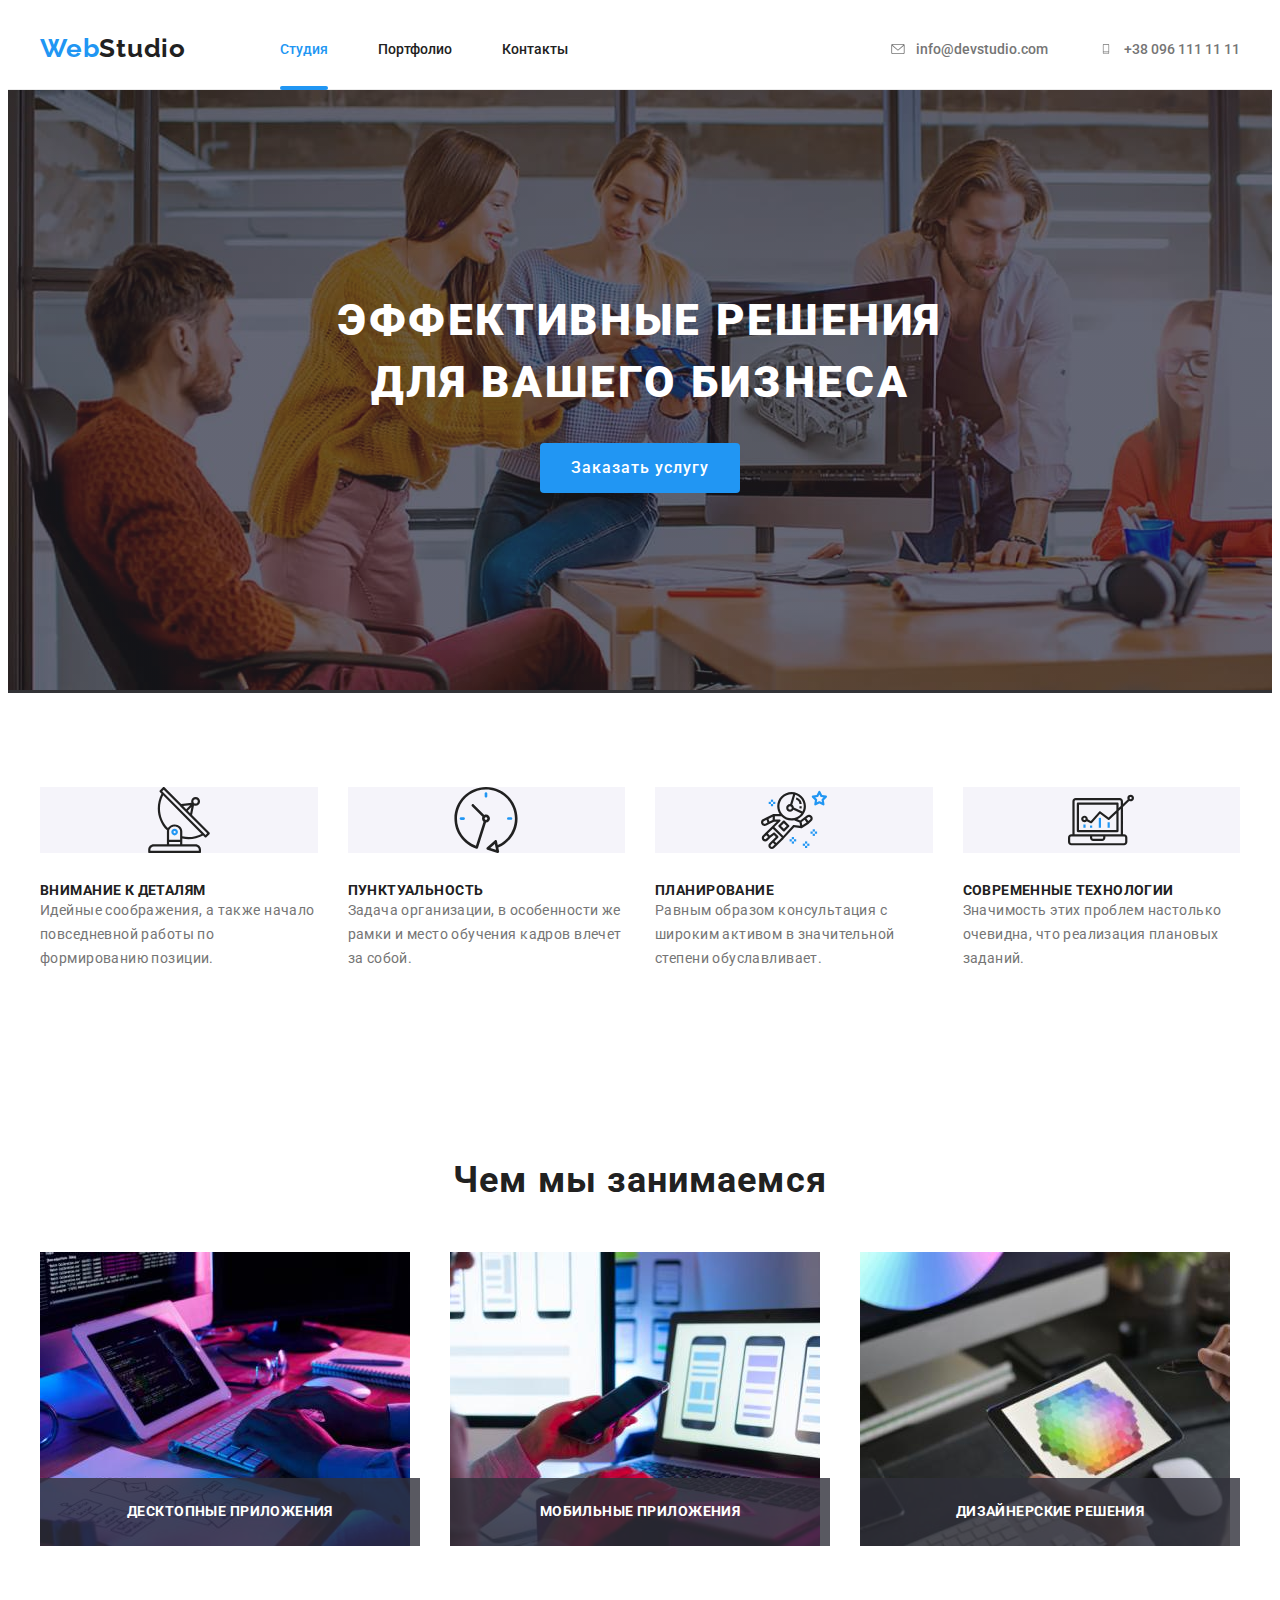
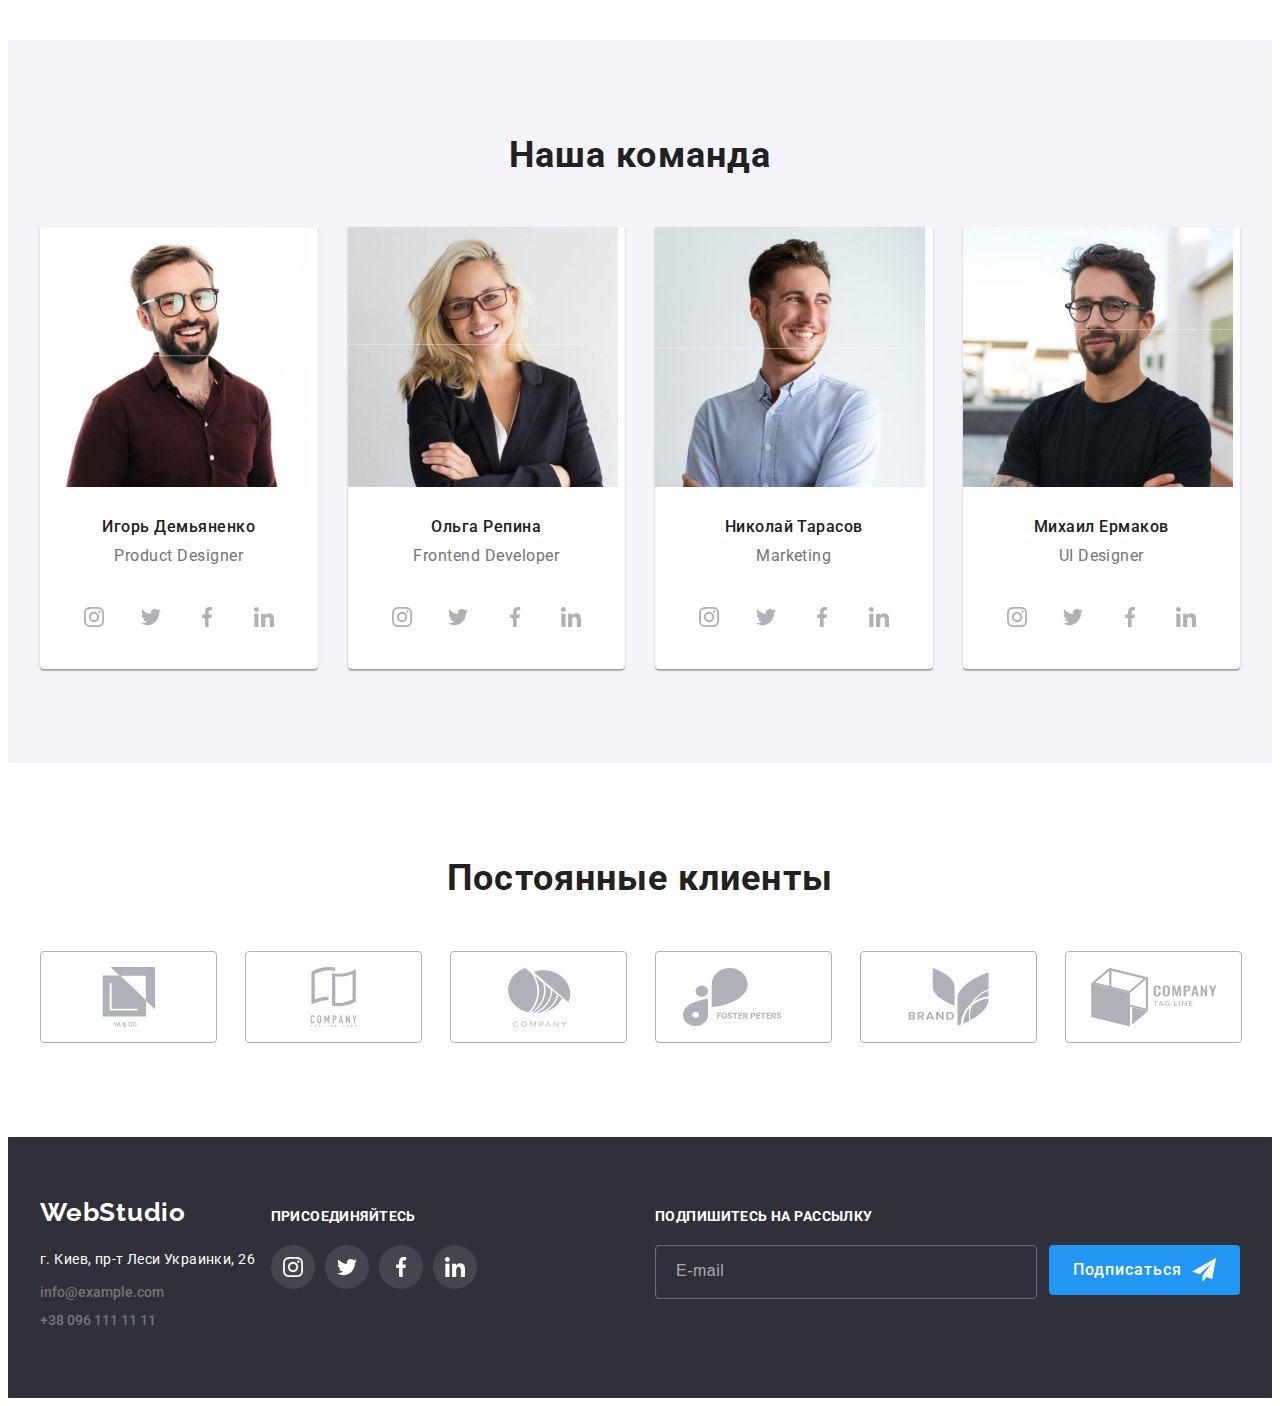
==== index.html @ 06b40532 "homework7 done" ====
<!DOCTYPE html>
<html lang="ru">

<head>
  <meta charset="UTF-8" />
  <meta http-equiv="X-UA-Compatible" content="IE=edge" />
  <meta name="viewport" content="width=device-width, initial-scale=1.0" />
  <title>главная</title>
  <link rel="preconnect" href="https://fonts.gstatic.com" />
  <link href="https://fonts.googleapis.com/css2?family=Raleway:wght@700&family=Roboto:wght@400;500;700;900&display=swap"
    rel="stylesheet" />
  <link rel="stylesheet" href="https://cdnjs.cloudflare.com/ajax/libs/modern-normalize/1.0.0/modern-normalize.min.css"
    integrity="sha512-ISS7cAi1PEhQ8jnbJpJZMd29NlhNj4AWYyLOSp2CE/CsHxTCu+r+t0D2yoJudVrd0/8fTVPUVDzY5Tvli75u/g=="
    crossorigin="anonymous" />
  <link rel="stylesheet" href="https://cdnjs.cloudflare.com/ajax/libs/animate.css/4.1.1/animate.min.css" />
  <link rel="stylesheet" href="./css/main.min.css" />
</head>

<body>
  <header class="header">
    <div class="container header__box">
      <nav class="navigation">
        <div class="nav__logo">
          <a href="./index.html" class="logo">
            <span class="logo__part">Web</span>Studio
          </a>
        </div>
        <ul class="menu__nav">
          <li class="menu__item">
            <a href="./index.html" class="menu__link current">Студия</a>
          </li>
          <li class="menu__item">
            <a href="./portfolio.html" class="menu__link">Портфолио</a>
          </li>
          <li class="menu__item">
            <a href="" class="menu__link">Контакты</a>
          </li>
        </ul>
      </nav>
      <ul class="contact">
        <li class="menu__item">
          <a href="mailto:info@devstudio.com" class="link">
            <svg class="contact__menu-icon">
              <use href="./images/sprite.svg#envelope"></use>
            </svg>info@devstudio.com
          </a>
        </li>
        <li class="menu__item">
          <a href="tel:+380961111111" class="link">
            <svg class="contact__menu-icon">
              <use href="./images/sprite.svg#vector"></use>
            </svg>+38 096 111 11 11
          </a>
        </li>
      </ul>
    </div>
  </header>
  <main>
    <section class="hero">
      <div class="container">
        <h1 class="hero__titel">Эффективные решения для вашего бизнеса</h1>
        <button type="button" class="button" data-modal-open>
          Заказать услугу
        </button>
      </div>
    </section>
    <section class="section">
      <div class="container">
        <ul class="adv">
          <li class="adv__item">
            <div class="avd__icon-box">
              <svg class="avd__icon">
                <use href="./images/sprite.svg#antenna"></use>
              </svg>
            </div>
            <h3 class="avd__title">Внимание к деталям</h3>
            <p class="avd__indent">
              Идейные соображения, а также начало повседневной работы по
              формированию позиции.
            </p>
          </li>
          <li class="adv__item">
            <div class="avd__icon-box">
              <svg class="avd__icon">
                <use href="./images/sprite.svg#clock"></use>
              </svg>
            </div>
            <h3 class="avd__title">Пунктуальность</h3>
            <p class="avd__indent">
              Задача организации, в особенности же рамки и место обучения
              кадров влечет за собой.
            </p>
          </li>
          <li class="adv__item">
            <div class="avd__icon-box">
              <svg class="avd__icon">
                <use href="./images/sprite.svg#astronaut"></use>
              </svg>
            </div>
            <h3 class="avd__title">Планирование</h3>
            <p class="avd__indent">
              Равным образом консультация с широким активом в значительной
              степени обуславливает.
            </p>
          </li>
          <li class="adv__item">
            <div class="avd__icon-box">
              <svg class="avd__icon">
                <use href="./images/sprite.svg#diagram"></use>
              </svg>
            </div>
            <h3 class="avd__title">Современные технологии</h3>
            <p class="avd__indent">
              Значимость этих проблем настолько очевидна, что реализация
              плановых заданий.
            </p>
          </li>
        </ul>
      </div>
    </section>
    <section class="section">
      <div class="container">
        <h2 class="container__title">Чем мы занимаемся</h2>
        <ul class="our-work">
          <li class="our-work__item">
            <img src="./images/img1.jpg" alt="пример работы 1" width="370" />
            <div class="our-work__box">
              <p class="our-work__text">Десктопные приложения</p>
            </div>
          </li>
          <li class="our-work__item">
            <img src="./images/img2.jpg" alt="пример работы 2" width="370" />
            <div class="our-work__box">
              <p class="our-work__text">Мобильные приложения</p>
            </div>
          </li>
          <li class="our-work__item">
            <img src="./images/img3.jpg" alt="пример работы 3" width="370" />
            <div class="our-work__box">
              <p class="our-work__text">Дизайнерские решения</p>
            </div>
          </li>
        </ul>
      </div>
    </section>
    <section class="our-team">
      <div class="container">
        <h2 class="container__title">Наша команда</h2>
        <ul class="our-team__container">
          <li class="our-team__item">
            <div class="our-team__box">
              <img class="our-team__img" src="./images/igor.jpg" alt="Игорь Демьяненко" width="270" />
              <h3 class="our-team__name">Игорь Демьяненко</h3>
              <p lang="en" class="our-team__work">Product Designer</p>
              <ul class="social__list">
                <li class="social__item">
                  <a href="" class="social__link">
                    <svg class="social__icon">
                      <use href="./images/sprite.svg#instagram"></use>
                    </svg>
                  </a>
                </li>
                <li class="social__item">
                  <a href="" class="social__link">
                    <svg class="social__icon">
                      <use href="./images/sprite.svg#twitter"></use>
                    </svg>
                  </a>
                </li>
                <li class="social__item">
                  <a href="" class="social__link">
                    <svg class="social__icon">
                      <use href="./images/sprite.svg#facebook"></use>
                    </svg>
                  </a>
                </li>
                <li class="social__item">
                  <a href="" class="social__link">
                    <svg class="social__icon">
                      <use href="./images/sprite.svg#linkedin"></use>
                    </svg>
                  </a>
                </li>
              </ul>
            </div>
          </li>
          <li class="our-team__item">
            <div class="our-team__box">
              <img class="our-team__img" src="./images/olha.jpg" alt="Ольга Репина" width="270" />
              <h3 class="our-team__name">Ольга Репина</h3>
              <p lang="en" class="our-team__work">Frontend Developer</p>
              <ul class="social__list">
                <li class="social__item">
                  <a href="" class="social__link">
                    <svg class="social__icon">
                      <use href="./images/sprite.svg#instagram"></use>
                    </svg>
                  </a>
                </li>
                <li class="social__item">
                  <a href="" class="social__link">
                    <svg class="social__icon">
                      <use href="./images/sprite.svg#twitter"></use>
                    </svg>
                  </a>
                </li>
                <li class="social__item">
                  <a href="" class="social__link">
                    <svg class="social__icon">
                      <use href="./images/sprite.svg#facebook"></use>
                    </svg>
                  </a>
                </li>
                <li class="social__item">
                  <a href="" class="social__link">
                    <svg class="social__icon">
                      <use href="./images/sprite.svg#linkedin"></use>
                    </svg>
                  </a>
                </li>
              </ul>
            </div>
          </li>
          <li class="our-team__item">
            <div class="our-team__box">
              <img class="our-team__img" src="./images/nikolay.jpg" alt="Николай Тарасов" width="270" />
              <h3 class="our-team__name">Николай Тарасов</h3>
              <p lang="en" class="our-team__work">Marketing</p>
              <ul class="social__list">
                <li class="social__item">
                  <a href="" class="social__link">
                    <svg class="social__icon">
                      <use href="./images/sprite.svg#instagram"></use>
                    </svg>
                  </a>
                </li>
                <li class="social__item">
                  <a href="" class="social__link">
                    <svg class="social__icon">
                      <use href="./images/sprite.svg#twitter"></use>
                    </svg>
                  </a>
                </li>
                <li class="social__item">
                  <a href="" class="social__link">
                    <svg class="social__icon">
                      <use href="./images/sprite.svg#facebook"></use>
                    </svg>
                  </a>
                </li>
                <li class="social__item">
                  <a href="" class="social__link">
                    <svg class="social__icon">
                      <use href="./images/sprite.svg#linkedin"></use>
                    </svg>
                  </a>
                </li>
              </ul>
            </div>
          </li>
          <li class="our-team__item">
            <div class="our-team__box">
              <img class="our-team__img" src="./images/mihail.jpg" alt="ИМихаил Ермаков" width="270" />
              <h3 class="our-team__name">Михаил Ермаков</h3>
              <p lang="en" class="our-team__work">UI Designer</p>
              <ul class="social__list">
                <li class="social__item">
                  <a href="" class="social__link">
                    <svg class="social__icon">
                      <use href="./images/sprite.svg#instagram"></use>
                    </svg>
                  </a>
                </li>
                <li class="social__item">
                  <a href="" class="social__link">
                    <svg class="social__icon">
                      <use href="./images/sprite.svg#twitter"></use>
                    </svg>
                  </a>
                </li>
                <li class="social__item">
                  <a href="" class="social__link">
                    <svg class="social__icon">
                      <use href="./images/sprite.svg#facebook"></use>
                    </svg>
                  </a>
                </li>
                <li class="social__item">
                  <a href="" class="social__link">
                    <svg class="social__icon">
                      <use href="./images/sprite.svg#linkedin"></use>
                    </svg>
                  </a>
                </li>
              </ul>
            </div>  
          </li>
        </ul>
      </div>
    </section>
    <section class="clients section">
      <div class="container">
        <h2 class="container__title">Постоянные клиенты</h2>
        <ul class="clients__list">
          <li class="clients__item">
            <a href="" class="clients__link">
              <svg class="clients__icon">
                <use href="./images/sprite.svg#yaco"></use>
              </svg>
            </a>
          </li>
          <li class="clients__item">
            <a href="" class="clients__link">
              <svg class="clients__icon">
                <use href="./images/sprite.svg#company"></use>
              </svg>
            </a>
          </li>
          <li class="clients__item">
            <a href="" class="clients__link">
              <svg class="clients__icon">
                <use href="./images/sprite.svg#group2"></use>
              </svg>
            </a>
          </li>
          <li class="clients__item">
            <a href="" class="clients__link">
              <svg class="clients__icon">
                <use href="./images/sprite.svg#group"></use>
              </svg>
            </a>
          </li>
          <li class="clients__item">
            <a href="" class="clients__link">
              <svg class="clients__icon">
                <use href="./images/sprite.svg#brand"></use>
              </svg>
            </a>
          </li>
          <li class="clients__item">
            <a href="" class="clients__link">
              <svg class="clients__icon">
                <use href="./images/sprite.svg#Object"></use>
              </svg>
            </a>
          </li>
        </ul>
      </div>
    </section>
  </main>
  <footer class="footer">
    <div class="container footer__box">
      <div class="footer__box-first footer__box">
        <div class="footer__box-second">
        <div class="to-logo2">
          <a href="./index.html" class="logo2"><span class="logo-part">Web</span>Studio</a>
        </div>
        <address class="address">г. Киев, пр-т Леси Украинки, 26</address>
        <address>
          <ul class="list">
            <li class="item-list">
              <a href="mailto:info@example.com" class="link2">info@example.com</a>
            </li>
            <li class="item-list">
              <a href="tel:+380961111111" class="link2">+38 096 111 11 11</a>
            </li>
          </ul>
        </address>
        </div>
        <div class="footer-box-second padding-box">
        <b class="footer-title">присоединяйтесь</b>
        <ul class="footer-social-list">
          <li class="footer-social-list-item">
            <a href="" class="footer-social-list-link">
              <svg class="footer-social-list-icon">
                <use href="./images/sprite.svg#instagram"></use>
              </svg>
            </a>
          </li>
          <li class="footer-social-list-item">
            <a href="" class="footer-social-list-link">
              <svg class="footer-social-list-icon">
                <use href="./images/sprite.svg#twitter"></use>
              </svg>
            </a>
          </li>
          <li class="footer-social-list-item">
            <a href="" class="footer-social-list-link">
              <svg class="footer-social-list-icon">
                <use href="./images/sprite.svg#facebook"></use>
              </svg>
            </a>
          </li>
          <li class="footer-social-list-item">
            <a href="" class="footer-social-list-link">
              <svg class="footer-social-list-icon">
                <use href="./images/sprite.svg#linkedin"></use>
              </svg>
            </a>
          </li>
        </ul>
        </div>
      </div>
      <div class="footer-box-first padding-box">
        <form action="#" class="footer-form">
        <b class="footer-title">Подпишитесь на рассылку</b>
        <div class="footer-form-box">
          <label class="footer-form-field">
            <input type="email" class="footer-form-input" name="user-email" placeholder="E-mail" required />
          </label>
          <button type="submit" class="footer-form-btn button">
            Подписаться
            <svg class="footer-btn-icon">
              <use href="./images/sprite.svg#send"></use>
            </svg>
          </button>
        </div>
        </form>
      </div>  
    </div>
  </footer>
  <div class="backdrop is-hidden" data-modal>
    <div class="modal">
      <button class="close-btn" type="button" data-modal-close>
        <svg class="close-btn-icon">
          <use href="./images/sprite.svg#cross"></use>
        </svg>
      </button>
      <form action="#" class="modal-form">
        <b class="modal-title">Оставьте свои данные, мы вам перезвоним</b>
        <label class="modal-form-field">
          <span class="modal-form-text">Имя</span>
          <span class="modal-form-input-wrapper">
            <input type="text" class="modal-form-input" name="user-name" required />
            <svg class="modal-form-icon">
              <use href="./images/sprite.svg#body"></use>
            </svg>
          </span>
        </label>
        <label class="modal-form-field">
          <span class="modal-form-text">Телефон</span>
          <span class="modal-form-input-wrapper">
            <input type="tel" class="modal-form-input" name="user-namber" required />
            <svg class="modal-form-icon">
              <use href="./images/sprite.svg#tele"></use>
            </svg>
          </span>
        </label>
        <label class="modal-form-field">
          <span class="modal-form-text">Почта</span>
          <span class="modal-form-input-wrapper">
            <input type="email" class="modal-form-input" name="user-e-mail" required />
            <svg class="modal-form-icon">
              <use href="./images/sprite.svg#envelope"></use>
            </svg>
          </span>
        </label>
        <label class="modal-form-field">
          <span class="modal-form-text">Комментарий</span>
          <textarea name="user-message" class="modal-form-message" placeholder="Введите текст"></textarea>
        </label>
        <input type="checkbox" name="user-policy" id="user-policy" class="modal-form-term visually-hidden" />
        <label for="user-policy" class="modal-form-term-desc">
          <svg class="checkbox-icon">
            <use href="./images/sprite.svg#mark"></use>
          </svg>
          Соглашаюсь с рассылкой и принимаю &nbsp;
          <a class="modal-form-term-link" href="">Условия договора</a></label>
        <button type="submit" class="modal-form-btn button">Отправить</button>
      </form>
    </div>
  </div>
  <script src="./js/modal.js"></script>
</body>

</html>
---- css/main.min.css ----
:root{--text-color: #757575;--title-color: #212121;--link-color: #2196F3;--white-color: #ffffff;--bg-color: #F5F4FA}body{font-family:Roboto, sans-serif}h1,h2,h3,h4,h5,h6,p{margin:0}ul,ol{margin:0;padding:0}img{display:block;max-width:100%;height:auto}ul{list-style:none}.visually-hidden{position:absolute !important;clip:rect(1px 1px 1px 1px);clip:rect(1px, 1px, 1px, 1px);padding:0 !important;border:0 !important;height:1px !important;width:1px !important;overflow:hidden}.container{width:1200px;padding-left:15px;padding-right:15px;margin-left:auto;margin-right:auto}.section{padding-top:94px;padding-bottom:94px}.container__title{font-weight:bold;font-size:36px;line-height:1.2;text-align:center;letter-spacing:0.03em;color:var(--title-color);margin-bottom:50px}.hero__titel{max-width:615px;margin:auto;margin-bottom:30px;font-weight:900;font-size:44px;line-height:1.4;text-align:center;letter-spacing:0.06em;color:var(--white-color);text-transform:uppercase}.avd__title{font-style:normal;font-weight:bold;font-size:14px;line-height:1.14;letter-spacing:0.03em;text-transform:uppercase;color:var(--title-color)}.button{font-family:Roboto;width:200px;height:50px;font-weight:500;font-size:16px;line-height:1.25;letter-spacing:0.06em;background:var(--link-color);color:var(--white-color);border-radius:4px;border-color:transparent;display:flex;align-items:center;justify-content:center;cursor:pointer}.hero .button{margin:0 auto}.social__icon{width:20px;height:20px;fill:#AFB1B8;transition:fill 250ms cubic-bezier(0.4, 0, 0.2, 1)}.social__link:hover .social__icon,.social__link:focus .social__icon{fill:var(--white-color)}.social__list{display:flex;justify-content:space-between;padding-left:32px;padding-right:32px}.social__link{display:flex;justify-content:center;align-items:center;width:44px;height:44px;background:var(--white-color);border-radius:50%;transition:background-color 250ms cubic-bezier(0.4, 0, 0.2, 1)}.social__link:hover,.social__link:focus{background-color:var(--link-color)}.backdrop{position:fixed;top:0;left:0;width:100vw;height:100vh;background-color:rgba(0,0,0,0.2);transition:250ms cubic-bezier(0.4, 0, 0.2, 1)}.is-hidden{opacity:0;visibility:hidden;pointer-events:none}.modal{position:absolute;left:50%;top:50%;transform:translate(-50%, -50%) scale(1);width:528px;height:580px;background-color:#ffffff;padding:40px;transition:transform 250ms}.is-hidden .modal{transform:translate(-50%, -50%) scale(0.1)}.close-btn{position:absolute;top:8px;right:8px;width:30px;height:30px;background-color:transparent;border-radius:50%;border:1px solid rgba(0,0,0,0.1);cursor:pointer;transition:background-color 250ms cubic-bezier(0.4, 0, 0.2, 1)}.close-btn-icon{width:11px;height:11px;fill:#000000}.close-btn:hover .close-btn-icon{fill:var(--link-color)}.modal-title{font-weight:bold;font-size:20px;line-height:1.15;text-align:center;letter-spacing:0.03em;color:var(--title-color);margin-bottom:12px}.modal-form{display:flex;flex-direction:column}.modal-form-field{margin-bottom:10px}.modal-form-input{width:100%;height:40px;border:1px solid rgba(33,33,33,0.2);border-radius:4px;padding-left:42px;transition:border-color 250ms linear}.modal-form-input:focus{outline:none;border-color:var(--link-color)}.modal-form-message{width:100%;height:120px;border:1px solid rgba(33,33,33,0.2);border-radius:4px;resize:none;padding:12px 16px;margin-bottom:20px}.modal-form-message::placeholder{color:rgba(117,117,117,0.5)}.modal-form-btn{align-self:center}.modal-form-text{font-weight:normal;font-size:12px;line-height:1.16;letter-spacing:0.01em;color:var(--text-color);margin-bottom:12px}.modal-form-term{margin-bottom:30px;transition:background-color 250ms cubic-bezier(0.4, 0, 0.2, 1)}.modal-form-term-desc{position:relative;display:flex;align-items:center;font-size:12px;font-weight:normal;font-size:14px;line-height:24px;letter-spacing:0.03em;color:var(--text-color);margin-bottom:30px;transition:background-color 250ms cubic-bezier(0.4, 0, 0.2, 1)}.modal-form-term-desc::before{display:inline-block;content:"";width:16px;height:16px;border:2px solid var(--title-color);margin-right:10px;cursor:pointer;border-radius:2px}.modal-form-term:checked+.modal-form-term-desc::before{background-color:var(--link-color);background-color:var(--link-color);border:2px solid var(--link-color)}.modal-form-term-link{color:var(--link-color)}.modal-form-input-wrapper{display:block;position:relative}.modal-form-icon{position:absolute;display:block;width:12px;height:12px;top:50%;transform:translateY(-50%);left:12px}.modal-form-input:focus+.modal-form-icon{fill:var(--link-color)}.checkbox-icon{position:absolute;top:4px;left:1px;width:15px;height:15px;fill:var(--white-color)}.header{padding-top:25px;padding-bottom:25px;margin:0 auto;border-bottom:1px solid #ECECEC}.navigation{display:flex;align-items:center}.header__box{display:flex;justify-content:space-between}.menu__nav{display:flex}.menu__item{position:relative}.menu__item:not(:last-child){margin-right:50px}.current.menu__link{color:var(--link-color)}.current::after{position:absolute;display:block;content:"";width:100%;height:4px;background-color:var(--link-color);border-radius:2px;bottom:-32px}.contact{display:flex;align-items:center}.nav__logo{margin-right:94px}.logo{font-family:Raleway;color:var(--title-color);text-decoration:none;font-weight:bold;font-size:26px;line-height:1.2;letter-spacing:0.03em}.logo2{font-family:Raleway;color:var(--white-color);text-decoration:none;font-weight:bold;font-size:26px;line-height:1.2;letter-spacing:0.03em}.logo__part{color:var(--link-color)}.menu__link{color:var(--title-color);text-decoration:none;font-style:normal;font-weight:500;font-size:14px;line-height:1.14;transition:color 250ms cubic-bezier(0.4, 0, 0.2, 1)}.menu__link:hover,.menu__link:focus{color:var(--link-color)}.link{color:var(--text-color);text-decoration:none;font-style:normal;font-weight:500;font-size:14px;line-height:1.14;transition:color 250ms cubic-bezier(0.4, 0, 0.2, 1)}.link:hover,.link:focus{color:var(--link-color)}.contact__menu-icon{width:16px;height:10px;fill:var(--text-color);margin-right:10px}.link:hover .contact__menu-icon,.link:focus .contact__menu-icon{fill:var(--link-color)}.hero{padding-top:200px;padding-bottom:200px;background-color:#333;background-image:linear-gradient(rgba(47,48,58,0.4), rgba(47,48,58,0.4)),url(../images/logo.jpg);background-repeat:no-repeat;max-width:1600px;margin:0 auto}.adv{display:flex;justify-content:space-between;margin-left:-30px}.avd__indent{font-weight:normal;font-size:14px;line-height:1.7;letter-spacing:0.03em;color:var(--text-color)}.adv__item{flex-basis:calc((100% - 90px) / 4);margin-left:30px}.avd__icon{width:70px;height:66px}.avd-icon-list{display:flex;justify-content:space-between}.avd__icon-box{display:flex;justify-content:center;align-items:center;background:var(--bg-color);margin-bottom:30px}.our-work{display:flex;margin-left:-30px;margin-top:-30px}.our-work__item{position:relative;flex-basis:calc((100% - 60px) / 3);margin-left:30px;margin-top:30px}.our-work__box{position:absolute;bottom:0;left:0;width:100%}.our-work__text{font-family:Roboto;font-weight:bold;font-size:14px;line-height:1.14;text-align:center;letter-spacing:0.03em;text-transform:uppercase;color:var(--white-color);background:rgba(47,48,58,0.8);padding:26px}.our-team__container{display:flex;margin-left:-30px;margin-top:-30px}.our-team{background:var(--bg-color);padding-top:94px;padding-bottom:94px;max-width:1600px;margin:0 auto}.our-team__item{flex-basis:calc((100% - 90px) / 4);margin-left:30px;margin-top:30px;box-sizing:border-box}.our-team__img{padding-bottom:30px}.our-team__name{font-weight:500;font-size:16px;line-height:1.2;letter-spacing:0.03em;color:var(--title-color);padding-bottom:10px;text-align:center}.our-team__work{font-weight:normal;font-size:16px;line-height:1.2;letter-spacing:0.03em;color:var(--text-color);padding-bottom:30px;text-align:center}.our-team__box{box-shadow:0px 1px 3px rgba(0,0,0,0.12),0px 1px 1px rgba(0,0,0,0.14),0px 2px 1px rgba(0,0,0,0.2);border-radius:0px 0px 4px 4px;padding-bottom:30px;background:var(--white-color)}.clients__list{display:flex;margin-left:-30px;margin-top:-30px}.clients__item{flex-basis:calc((100% - 150px) / 6);margin-left:30px;margin-top:30px;box-sizing:border-box}.clients__icon{width:160px;height:60px;fill:#AFB1B8;transition:fill 250ms cubic-bezier(0.4, 0, 0.2, 1)}.clients__link:hover .clients__icon,.clients__link:focus .clients__icon{fill:var(--link-color)}.clients__link{display:flex;justify-content:center;align-items:center;width:100%;height:90px;border:1px solid #AFB1B8;border-radius:4px;transition:border 250ms cubic-bezier(0.4, 0, 0.2, 1)}.clients__link:hover,.clients__link:focus{border:1px solid var(--link-color)}.footer{background:#2F303A;max-width:1600px;margin:0 auto;padding-top:60px;padding-bottom:60px}.footer__box{display:flex;justify-content:space-between}.footer-box-first{width:calc(100% / 2 - 15px)}.footer-box-second{width:calc(100% / 2 - 15px)}.padding-box{padding-top:12px}.to-logo2{padding-bottom:20px}.address{font-style:normal;font-size:14px;line-height:1.7;letter-spacing:0.03em;color:var(--white-color);padding-bottom:10px}.link2{color:var(--text-color);text-decoration:none;font-style:normal;font-weight:500;font-size:14px;line-height:1.14}.item-list{padding-bottom:9px}.footer-title{display:block;font-style:normal;text-transform:uppercase;color:var(--white-color);font-size:14px;line-height:1.14;font-weight:bold;letter-spacing:0.03em;margin-bottom:20px}.footer-social-list{display:flex;justify-content:left}.footer-social-list-item{display:flex;justify-content:center;align-items:center;width:44px;height:44px;background:#2F303A;margin-right:10px;border-radius:50%}.footer-social-list-link{display:flex;justify-content:center;align-items:center;width:44px;height:44px;background:rgba(255,255,255,0.1);border-radius:50%;transition:background-color 250ms cubic-bezier(0.4, 0, 0.2, 1)}.footer-social-list-link:hover,.footer-social-list-link:focus{background-color:var(--link-color)}.footer-social-list-link:hover .social-list-icon,.footer-social-list-link:focus .social-list-icon{fill:var(--white-color)}.footer-social-list-icon{width:20px;height:20px;fill:var(--white-color)}.footer-form-input{width:358px;height:50px;border:1px solid rgba(255,255,255,0.3);border-radius:4px;background-color:transparent;padding-left:20px;margin-right:12px;color:#ffffff}.footer-form-input::placeholder{font-weight:normal;font-size:16px;line-height:1.25;letter-spacing:0.03em;color:rgba(255,255,255,0.6)}.footer-form-field{position:relative}.footer-form-box{display:flex}.footer-btn-icon{width:24px;height:24px;margin-left:10px}.list-portfolio{display:flex;justify-content:center;padding-left:15px;padding-right:15px;margin:0 auto;margin-bottom:50px}.title-portfolio{display:none}.item-hero-portfolio:not(:last-child):not(:last-child){margin-right:8px}.button-portfolio{font-family:Roboto;font-style:normal;font-weight:bold;font-size:16px;line-height:1.9;align-items:center;text-align:center;letter-spacing:0.06em;color:var(--title-color);background:#F5F4FA;border-radius:4px;border:none;padding:6px 22px;transition:background-color 250ms cubic-bezier(0.4, 0, 0.2, 1)}.button-portfolio:hover,.button-portfolio:focus{color:var(--white-color);background:var(--link-color);border-radius:4px;border:none;outline:none;box-shadow:0px 3px 1px rgba(121,47,47,0.1),0px 1px 2px rgba(0,0,0,0.08),0px 2px 2px rgba(0,0,0,0.12)}.title-hero-portfolio{display:none}.cat-list{display:flex;margin-left:-30px;margin-bottom:-30px;flex-wrap:wrap}.cat-item-list{flex-basis:calc((100% - 90px) / 3);margin-left:30px;margin-bottom:30px;box-sizing:border-box}.cat-item-list:hover,.cat-item-list:focus{box-shadow:0px 1px 1px rgba(0,0,0,0.12),0px 4px 4px rgba(0,0,0,0.06),1px 4px 6px rgba(0,0,0,0.16)}.title-cat{font-weight:bold;font-size:18px;line-height:2;letter-spacing:0.06em;color:var(--title-color);text-align:left;margin-bottom:4px}.filter{font-weight:normal;font-size:16px;line-height:1.9;letter-spacing:0.03em;color:var(--text-color);text-align:left}.link-cat{text-decoration:none}.link-cat-box{position:relative;overflow:hidden}.cat-meta{position:absolute;top:0;left:0;background-color:rgba(33,150,243,0.9);width:100%;height:100%;transform:translateY(100%);opacity:0;transition:transform 250ms cubic-bezier(0.4, 0, 0.2, 1)}.link-cat:hover .cat-meta,.link-cat:focus .cat-meta{transform:translateY(0);opacity:1}.title-box{padding:24px 20px}.cat-meta-text{font-family:Roboto;font-style:normal;font-weight:normal;font-size:18px;line-height:1.5;letter-spacing:0.03em;color:var(--white-color);padding:60px 24px}
/*# sourceMappingURL=main.min.css.map */
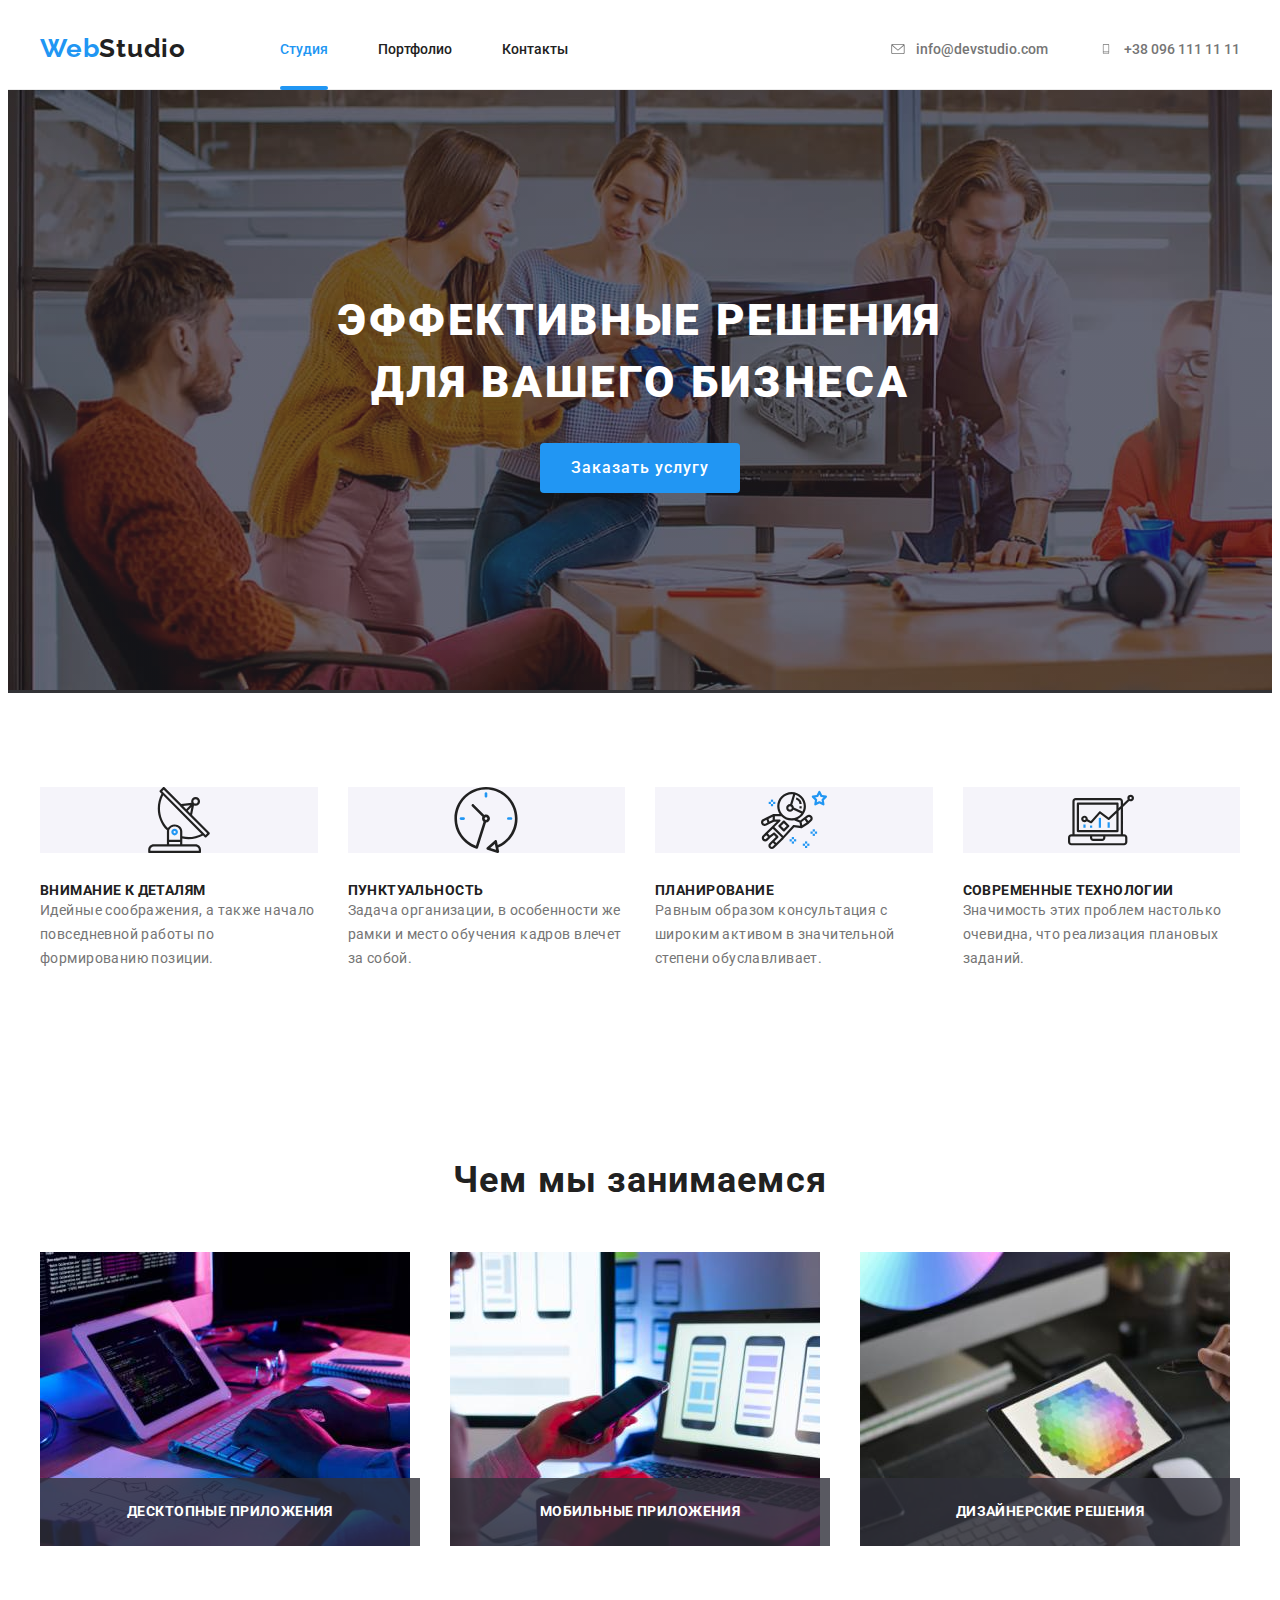
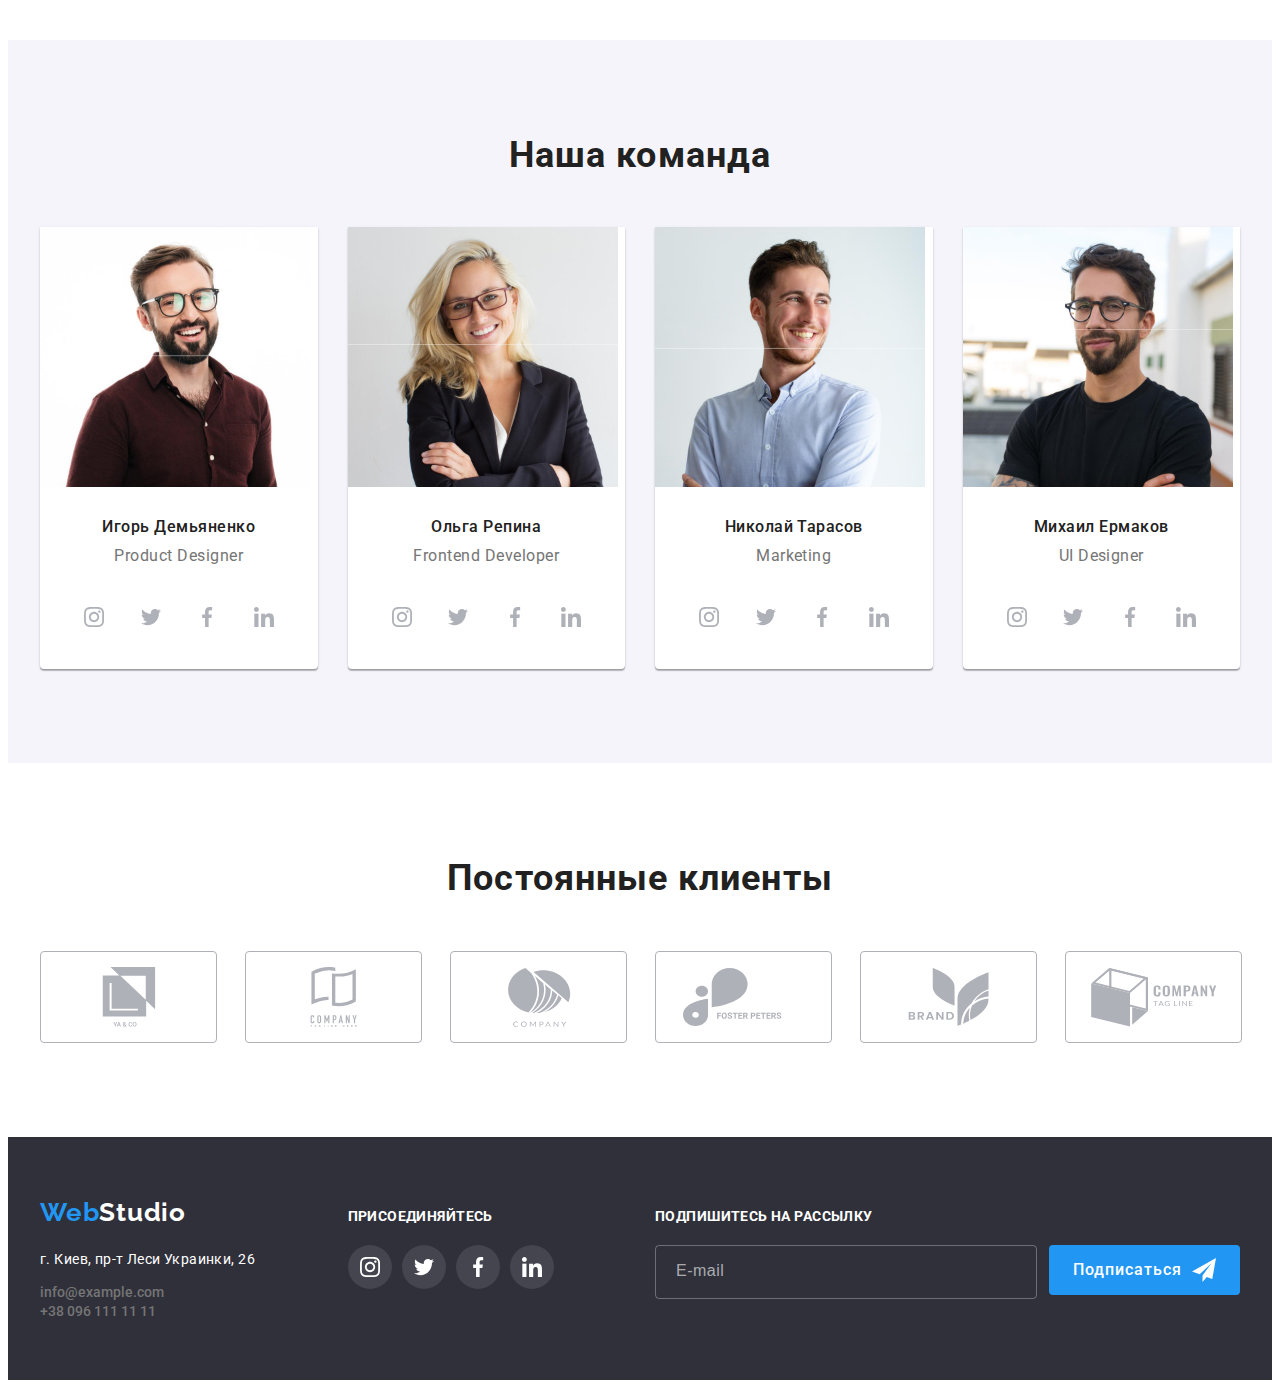
==== commit f65b048c: "added new homework7" ====
--- a/index.html
+++ b/index.html
@@ -353,47 +353,47 @@
       <div class="footer__box-first footer__box">
         <div class="footer__box-second">
         <div class="to-logo2">
-          <a href="./index.html" class="logo2"><span class="logo-part">Web</span>Studio</a>
+          <a href="./index.html" class="logo2"><span class="logo__part">Web</span>Studio</a>
         </div>
         <address class="address">г. Киев, пр-т Леси Украинки, 26</address>
         <address>
-          <ul class="list">
-            <li class="item-list">
+          <ul class="menu">
+            <li class="menu__item">
               <a href="mailto:info@example.com" class="link2">info@example.com</a>
             </li>
-            <li class="item-list">
+            <li class="menu__item">
               <a href="tel:+380961111111" class="link2">+38 096 111 11 11</a>
             </li>
           </ul>
         </address>
         </div>
-        <div class="footer-box-second padding-box">
-        <b class="footer-title">присоединяйтесь</b>
-        <ul class="footer-social-list">
-          <li class="footer-social-list-item">
-            <a href="" class="footer-social-list-link">
-              <svg class="footer-social-list-icon">
+        <div class="footer__box-second padding__box">
+        <b class="footer__title">присоединяйтесь</b>
+        <ul class="footer__social__list">
+          <li class="footer__social__item">
+            <a href="" class="footer__social__link">
+              <svg class="footer__social__icon">
                 <use href="./images/sprite.svg#instagram"></use>
               </svg>
             </a>
           </li>
-          <li class="footer-social-list-item">
-            <a href="" class="footer-social-list-link">
-              <svg class="footer-social-list-icon">
+          <li class="footer__social__item">
+            <a href="" class="footer__social__link">
+              <svg class="footer__social__icon">
                 <use href="./images/sprite.svg#twitter"></use>
               </svg>
             </a>
           </li>
-          <li class="footer-social-list-item">
-            <a href="" class="footer-social-list-link">
-              <svg class="footer-social-list-icon">
+          <li class="footer__social__item">
+            <a href="" class="footer__social__link">
+              <svg class="footer__social__icon">
                 <use href="./images/sprite.svg#facebook"></use>
               </svg>
             </a>
           </li>
-          <li class="footer-social-list-item">
-            <a href="" class="footer-social-list-link">
-              <svg class="footer-social-list-icon">
+          <li class="footer__social__item">
+            <a href="" class="footer__social__link">
+              <svg class="footer__social__icon">
                 <use href="./images/sprite.svg#linkedin"></use>
               </svg>
             </a>
@@ -401,16 +401,16 @@
         </ul>
         </div>
       </div>
-      <div class="footer-box-first padding-box">
-        <form action="#" class="footer-form">
-        <b class="footer-title">Подпишитесь на рассылку</b>
-        <div class="footer-form-box">
-          <label class="footer-form-field">
-            <input type="email" class="footer-form-input" name="user-email" placeholder="E-mail" required />
+      <div class="footer__box-first padding__box">
+        <form action="#" class="footer__form">
+        <b class="footer__title">Подпишитесь на рассылку</b>
+        <div class="footer__form__box">
+          <label class="footer__form__field">
+            <input type="email" class="footer__form__input" name="user-email" placeholder="E-mail" required />
           </label>
-          <button type="submit" class="footer-form-btn button">
+          <button type="submit" class="footer__form__btn button">
             Подписаться
-            <svg class="footer-btn-icon">
+            <svg class="footer__btn__icon">
               <use href="./images/sprite.svg#send"></use>
             </svg>
           </button>
@@ -421,52 +421,52 @@
   </footer>
   <div class="backdrop is-hidden" data-modal>
     <div class="modal">
-      <button class="close-btn" type="button" data-modal-close>
-        <svg class="close-btn-icon">
+      <button class="close__btn" type="button" data-modal-close>
+        <svg class="close__btn__icon">
           <use href="./images/sprite.svg#cross"></use>
         </svg>
       </button>
-      <form action="#" class="modal-form">
-        <b class="modal-title">Оставьте свои данные, мы вам перезвоним</b>
-        <label class="modal-form-field">
-          <span class="modal-form-text">Имя</span>
-          <span class="modal-form-input-wrapper">
-            <input type="text" class="modal-form-input" name="user-name" required />
-            <svg class="modal-form-icon">
+      <form action="#" class="modal__form">
+        <b class="modal__title">Оставьте свои данные, мы вам перезвоним</b>
+        <label class="modal__form__field">
+          <span class="modal__form__text">Имя</span>
+          <span class="modal__form__wrapper">
+            <input type="text" class="modal__form__input" name="user-name" required />
+            <svg class="modal__form__icon">
               <use href="./images/sprite.svg#body"></use>
             </svg>
           </span>
         </label>
-        <label class="modal-form-field">
-          <span class="modal-form-text">Телефон</span>
-          <span class="modal-form-input-wrapper">
-            <input type="tel" class="modal-form-input" name="user-namber" required />
-            <svg class="modal-form-icon">
+        <label class="modal__form__field">
+          <span class="modal__form__text">Телефон</span>
+          <span class="modal__form__wrapper">
+            <input type="tel" class="modal__form__input" name="user-namber" required />
+            <svg class="modal__form__icon">
               <use href="./images/sprite.svg#tele"></use>
             </svg>
           </span>
         </label>
-        <label class="modal-form-field">
-          <span class="modal-form-text">Почта</span>
-          <span class="modal-form-input-wrapper">
-            <input type="email" class="modal-form-input" name="user-e-mail" required />
-            <svg class="modal-form-icon">
+        <label class="modal__form__field">
+          <span class="modal__form__text">Почта</span>
+          <span class="modal__form__wrapper">
+            <input type="email" class="modal__form__input" name="user-e-mail" required />
+            <svg class="modal__form__icon">
               <use href="./images/sprite.svg#envelope"></use>
             </svg>
           </span>
         </label>
-        <label class="modal-form-field">
-          <span class="modal-form-text">Комментарий</span>
-          <textarea name="user-message" class="modal-form-message" placeholder="Введите текст"></textarea>
+        <label class="modal__form__field">
+          <span class="modal__form__text">Комментарий</span>
+          <textarea name="user-message" class="modal__form__message" placeholder="Введите текст"></textarea>
         </label>
-        <input type="checkbox" name="user-policy" id="user-policy" class="modal-form-term visually-hidden" />
-        <label for="user-policy" class="modal-form-term-desc">
-          <svg class="checkbox-icon">
+        <input type="checkbox" name="user-policy" id="user-policy" class="modal__form__term visually-hidden" />
+        <label for="user-policy" class="modal__form__desc">
+          <svg class="checkbox__icon">
             <use href="./images/sprite.svg#mark"></use>
           </svg>
           Соглашаюсь с рассылкой и принимаю &nbsp;
-          <a class="modal-form-term-link" href="">Условия договора</a></label>
-        <button type="submit" class="modal-form-btn button">Отправить</button>
+          <a class="modal__form__link" href="">Условия договора</a></label>
+        <button type="submit" class="modal__form__btn button">Отправить</button>
       </form>
     </div>
   </div>
--- a/css/main.min.css
+++ b/css/main.min.css
@@ -1,2 +1,2 @@
-:root{--text-color: #757575;--title-color: #212121;--link-color: #2196F3;--white-color: #ffffff;--bg-color: #F5F4FA}body{font-family:Roboto, sans-serif}h1,h2,h3,h4,h5,h6,p{margin:0}ul,ol{margin:0;padding:0}img{display:block;max-width:100%;height:auto}ul{list-style:none}.visually-hidden{position:absolute !important;clip:rect(1px 1px 1px 1px);clip:rect(1px, 1px, 1px, 1px);padding:0 !important;border:0 !important;height:1px !important;width:1px !important;overflow:hidden}.container{width:1200px;padding-left:15px;padding-right:15px;margin-left:auto;margin-right:auto}.section{padding-top:94px;padding-bottom:94px}.container__title{font-weight:bold;font-size:36px;line-height:1.2;text-align:center;letter-spacing:0.03em;color:var(--title-color);margin-bottom:50px}.hero__titel{max-width:615px;margin:auto;margin-bottom:30px;font-weight:900;font-size:44px;line-height:1.4;text-align:center;letter-spacing:0.06em;color:var(--white-color);text-transform:uppercase}.avd__title{font-style:normal;font-weight:bold;font-size:14px;line-height:1.14;letter-spacing:0.03em;text-transform:uppercase;color:var(--title-color)}.button{font-family:Roboto;width:200px;height:50px;font-weight:500;font-size:16px;line-height:1.25;letter-spacing:0.06em;background:var(--link-color);color:var(--white-color);border-radius:4px;border-color:transparent;display:flex;align-items:center;justify-content:center;cursor:pointer}.hero .button{margin:0 auto}.social__icon{width:20px;height:20px;fill:#AFB1B8;transition:fill 250ms cubic-bezier(0.4, 0, 0.2, 1)}.social__link:hover .social__icon,.social__link:focus .social__icon{fill:var(--white-color)}.social__list{display:flex;justify-content:space-between;padding-left:32px;padding-right:32px}.social__link{display:flex;justify-content:center;align-items:center;width:44px;height:44px;background:var(--white-color);border-radius:50%;transition:background-color 250ms cubic-bezier(0.4, 0, 0.2, 1)}.social__link:hover,.social__link:focus{background-color:var(--link-color)}.backdrop{position:fixed;top:0;left:0;width:100vw;height:100vh;background-color:rgba(0,0,0,0.2);transition:250ms cubic-bezier(0.4, 0, 0.2, 1)}.is-hidden{opacity:0;visibility:hidden;pointer-events:none}.modal{position:absolute;left:50%;top:50%;transform:translate(-50%, -50%) scale(1);width:528px;height:580px;background-color:#ffffff;padding:40px;transition:transform 250ms}.is-hidden .modal{transform:translate(-50%, -50%) scale(0.1)}.close-btn{position:absolute;top:8px;right:8px;width:30px;height:30px;background-color:transparent;border-radius:50%;border:1px solid rgba(0,0,0,0.1);cursor:pointer;transition:background-color 250ms cubic-bezier(0.4, 0, 0.2, 1)}.close-btn-icon{width:11px;height:11px;fill:#000000}.close-btn:hover .close-btn-icon{fill:var(--link-color)}.modal-title{font-weight:bold;font-size:20px;line-height:1.15;text-align:center;letter-spacing:0.03em;color:var(--title-color);margin-bottom:12px}.modal-form{display:flex;flex-direction:column}.modal-form-field{margin-bottom:10px}.modal-form-input{width:100%;height:40px;border:1px solid rgba(33,33,33,0.2);border-radius:4px;padding-left:42px;transition:border-color 250ms linear}.modal-form-input:focus{outline:none;border-color:var(--link-color)}.modal-form-message{width:100%;height:120px;border:1px solid rgba(33,33,33,0.2);border-radius:4px;resize:none;padding:12px 16px;margin-bottom:20px}.modal-form-message::placeholder{color:rgba(117,117,117,0.5)}.modal-form-btn{align-self:center}.modal-form-text{font-weight:normal;font-size:12px;line-height:1.16;letter-spacing:0.01em;color:var(--text-color);margin-bottom:12px}.modal-form-term{margin-bottom:30px;transition:background-color 250ms cubic-bezier(0.4, 0, 0.2, 1)}.modal-form-term-desc{position:relative;display:flex;align-items:center;font-size:12px;font-weight:normal;font-size:14px;line-height:24px;letter-spacing:0.03em;color:var(--text-color);margin-bottom:30px;transition:background-color 250ms cubic-bezier(0.4, 0, 0.2, 1)}.modal-form-term-desc::before{display:inline-block;content:"";width:16px;height:16px;border:2px solid var(--title-color);margin-right:10px;cursor:pointer;border-radius:2px}.modal-form-term:checked+.modal-form-term-desc::before{background-color:var(--link-color);background-color:var(--link-color);border:2px solid var(--link-color)}.modal-form-term-link{color:var(--link-color)}.modal-form-input-wrapper{display:block;position:relative}.modal-form-icon{position:absolute;display:block;width:12px;height:12px;top:50%;transform:translateY(-50%);left:12px}.modal-form-input:focus+.modal-form-icon{fill:var(--link-color)}.checkbox-icon{position:absolute;top:4px;left:1px;width:15px;height:15px;fill:var(--white-color)}.header{padding-top:25px;padding-bottom:25px;margin:0 auto;border-bottom:1px solid #ECECEC}.navigation{display:flex;align-items:center}.header__box{display:flex;justify-content:space-between}.menu__nav{display:flex}.menu__item{position:relative}.menu__item:not(:last-child){margin-right:50px}.current.menu__link{color:var(--link-color)}.current::after{position:absolute;display:block;content:"";width:100%;height:4px;background-color:var(--link-color);border-radius:2px;bottom:-32px}.contact{display:flex;align-items:center}.nav__logo{margin-right:94px}.logo{font-family:Raleway;color:var(--title-color);text-decoration:none;font-weight:bold;font-size:26px;line-height:1.2;letter-spacing:0.03em}.logo2{font-family:Raleway;color:var(--white-color);text-decoration:none;font-weight:bold;font-size:26px;line-height:1.2;letter-spacing:0.03em}.logo__part{color:var(--link-color)}.menu__link{color:var(--title-color);text-decoration:none;font-style:normal;font-weight:500;font-size:14px;line-height:1.14;transition:color 250ms cubic-bezier(0.4, 0, 0.2, 1)}.menu__link:hover,.menu__link:focus{color:var(--link-color)}.link{color:var(--text-color);text-decoration:none;font-style:normal;font-weight:500;font-size:14px;line-height:1.14;transition:color 250ms cubic-bezier(0.4, 0, 0.2, 1)}.link:hover,.link:focus{color:var(--link-color)}.contact__menu-icon{width:16px;height:10px;fill:var(--text-color);margin-right:10px}.link:hover .contact__menu-icon,.link:focus .contact__menu-icon{fill:var(--link-color)}.hero{padding-top:200px;padding-bottom:200px;background-color:#333;background-image:linear-gradient(rgba(47,48,58,0.4), rgba(47,48,58,0.4)),url(../images/logo.jpg);background-repeat:no-repeat;max-width:1600px;margin:0 auto}.adv{display:flex;justify-content:space-between;margin-left:-30px}.avd__indent{font-weight:normal;font-size:14px;line-height:1.7;letter-spacing:0.03em;color:var(--text-color)}.adv__item{flex-basis:calc((100% - 90px) / 4);margin-left:30px}.avd__icon{width:70px;height:66px}.avd-icon-list{display:flex;justify-content:space-between}.avd__icon-box{display:flex;justify-content:center;align-items:center;background:var(--bg-color);margin-bottom:30px}.our-work{display:flex;margin-left:-30px;margin-top:-30px}.our-work__item{position:relative;flex-basis:calc((100% - 60px) / 3);margin-left:30px;margin-top:30px}.our-work__box{position:absolute;bottom:0;left:0;width:100%}.our-work__text{font-family:Roboto;font-weight:bold;font-size:14px;line-height:1.14;text-align:center;letter-spacing:0.03em;text-transform:uppercase;color:var(--white-color);background:rgba(47,48,58,0.8);padding:26px}.our-team__container{display:flex;margin-left:-30px;margin-top:-30px}.our-team{background:var(--bg-color);padding-top:94px;padding-bottom:94px;max-width:1600px;margin:0 auto}.our-team__item{flex-basis:calc((100% - 90px) / 4);margin-left:30px;margin-top:30px;box-sizing:border-box}.our-team__img{padding-bottom:30px}.our-team__name{font-weight:500;font-size:16px;line-height:1.2;letter-spacing:0.03em;color:var(--title-color);padding-bottom:10px;text-align:center}.our-team__work{font-weight:normal;font-size:16px;line-height:1.2;letter-spacing:0.03em;color:var(--text-color);padding-bottom:30px;text-align:center}.our-team__box{box-shadow:0px 1px 3px rgba(0,0,0,0.12),0px 1px 1px rgba(0,0,0,0.14),0px 2px 1px rgba(0,0,0,0.2);border-radius:0px 0px 4px 4px;padding-bottom:30px;background:var(--white-color)}.clients__list{display:flex;margin-left:-30px;margin-top:-30px}.clients__item{flex-basis:calc((100% - 150px) / 6);margin-left:30px;margin-top:30px;box-sizing:border-box}.clients__icon{width:160px;height:60px;fill:#AFB1B8;transition:fill 250ms cubic-bezier(0.4, 0, 0.2, 1)}.clients__link:hover .clients__icon,.clients__link:focus .clients__icon{fill:var(--link-color)}.clients__link{display:flex;justify-content:center;align-items:center;width:100%;height:90px;border:1px solid #AFB1B8;border-radius:4px;transition:border 250ms cubic-bezier(0.4, 0, 0.2, 1)}.clients__link:hover,.clients__link:focus{border:1px solid var(--link-color)}.footer{background:#2F303A;max-width:1600px;margin:0 auto;padding-top:60px;padding-bottom:60px}.footer__box{display:flex;justify-content:space-between}.footer-box-first{width:calc(100% / 2 - 15px)}.footer-box-second{width:calc(100% / 2 - 15px)}.padding-box{padding-top:12px}.to-logo2{padding-bottom:20px}.address{font-style:normal;font-size:14px;line-height:1.7;letter-spacing:0.03em;color:var(--white-color);padding-bottom:10px}.link2{color:var(--text-color);text-decoration:none;font-style:normal;font-weight:500;font-size:14px;line-height:1.14}.item-list{padding-bottom:9px}.footer-title{display:block;font-style:normal;text-transform:uppercase;color:var(--white-color);font-size:14px;line-height:1.14;font-weight:bold;letter-spacing:0.03em;margin-bottom:20px}.footer-social-list{display:flex;justify-content:left}.footer-social-list-item{display:flex;justify-content:center;align-items:center;width:44px;height:44px;background:#2F303A;margin-right:10px;border-radius:50%}.footer-social-list-link{display:flex;justify-content:center;align-items:center;width:44px;height:44px;background:rgba(255,255,255,0.1);border-radius:50%;transition:background-color 250ms cubic-bezier(0.4, 0, 0.2, 1)}.footer-social-list-link:hover,.footer-social-list-link:focus{background-color:var(--link-color)}.footer-social-list-link:hover .social-list-icon,.footer-social-list-link:focus .social-list-icon{fill:var(--white-color)}.footer-social-list-icon{width:20px;height:20px;fill:var(--white-color)}.footer-form-input{width:358px;height:50px;border:1px solid rgba(255,255,255,0.3);border-radius:4px;background-color:transparent;padding-left:20px;margin-right:12px;color:#ffffff}.footer-form-input::placeholder{font-weight:normal;font-size:16px;line-height:1.25;letter-spacing:0.03em;color:rgba(255,255,255,0.6)}.footer-form-field{position:relative}.footer-form-box{display:flex}.footer-btn-icon{width:24px;height:24px;margin-left:10px}.list-portfolio{display:flex;justify-content:center;padding-left:15px;padding-right:15px;margin:0 auto;margin-bottom:50px}.title-portfolio{display:none}.item-hero-portfolio:not(:last-child):not(:last-child){margin-right:8px}.button-portfolio{font-family:Roboto;font-style:normal;font-weight:bold;font-size:16px;line-height:1.9;align-items:center;text-align:center;letter-spacing:0.06em;color:var(--title-color);background:#F5F4FA;border-radius:4px;border:none;padding:6px 22px;transition:background-color 250ms cubic-bezier(0.4, 0, 0.2, 1)}.button-portfolio:hover,.button-portfolio:focus{color:var(--white-color);background:var(--link-color);border-radius:4px;border:none;outline:none;box-shadow:0px 3px 1px rgba(121,47,47,0.1),0px 1px 2px rgba(0,0,0,0.08),0px 2px 2px rgba(0,0,0,0.12)}.title-hero-portfolio{display:none}.cat-list{display:flex;margin-left:-30px;margin-bottom:-30px;flex-wrap:wrap}.cat-item-list{flex-basis:calc((100% - 90px) / 3);margin-left:30px;margin-bottom:30px;box-sizing:border-box}.cat-item-list:hover,.cat-item-list:focus{box-shadow:0px 1px 1px rgba(0,0,0,0.12),0px 4px 4px rgba(0,0,0,0.06),1px 4px 6px rgba(0,0,0,0.16)}.title-cat{font-weight:bold;font-size:18px;line-height:2;letter-spacing:0.06em;color:var(--title-color);text-align:left;margin-bottom:4px}.filter{font-weight:normal;font-size:16px;line-height:1.9;letter-spacing:0.03em;color:var(--text-color);text-align:left}.link-cat{text-decoration:none}.link-cat-box{position:relative;overflow:hidden}.cat-meta{position:absolute;top:0;left:0;background-color:rgba(33,150,243,0.9);width:100%;height:100%;transform:translateY(100%);opacity:0;transition:transform 250ms cubic-bezier(0.4, 0, 0.2, 1)}.link-cat:hover .cat-meta,.link-cat:focus .cat-meta{transform:translateY(0);opacity:1}.title-box{padding:24px 20px}.cat-meta-text{font-family:Roboto;font-style:normal;font-weight:normal;font-size:18px;line-height:1.5;letter-spacing:0.03em;color:var(--white-color);padding:60px 24px}
+:root{--text-color: #757575;--title-color: #212121;--link-color: #2196F3;--white-color: #ffffff;--bg-color: #F5F4FA}body{font-family:Roboto, sans-serif}h1,h2,h3,h4,h5,h6,p{margin:0}ul,ol{margin:0;padding:0}img{display:block;max-width:100%;height:auto}ul{list-style:none}.visually-hidden{position:absolute !important;clip:rect(1px 1px 1px 1px);clip:rect(1px, 1px, 1px, 1px);padding:0 !important;border:0 !important;height:1px !important;width:1px !important;overflow:hidden}.container{width:1200px;padding-left:15px;padding-right:15px;margin-left:auto;margin-right:auto}.section{padding-top:94px;padding-bottom:94px}.container__title{font-weight:bold;font-size:36px;line-height:1.2;text-align:center;letter-spacing:0.03em;color:var(--title-color);margin-bottom:50px}.hero__titel{max-width:615px;margin:auto;margin-bottom:30px;font-weight:900;font-size:44px;line-height:1.4;text-align:center;letter-spacing:0.06em;color:var(--white-color);text-transform:uppercase}.avd__title{font-style:normal;font-weight:bold;font-size:14px;line-height:1.14;letter-spacing:0.03em;text-transform:uppercase;color:var(--title-color)}.button{font-family:Roboto;width:200px;height:50px;font-weight:500;font-size:16px;line-height:1.25;letter-spacing:0.06em;background:var(--link-color);color:var(--white-color);border-radius:4px;border-color:transparent;display:flex;align-items:center;justify-content:center;cursor:pointer}.hero .button{margin:0 auto}.social__icon{width:20px;height:20px;fill:#AFB1B8;transition:fill 250ms cubic-bezier(0.4, 0, 0.2, 1)}.social__link:hover .social__icon,.social__link:focus .social__icon{fill:var(--white-color)}.social__list{display:flex;justify-content:space-between;padding-left:32px;padding-right:32px}.social__link{display:flex;justify-content:center;align-items:center;width:44px;height:44px;background:var(--white-color);border-radius:50%;transition:background-color 250ms cubic-bezier(0.4, 0, 0.2, 1)}.social__link:hover,.social__link:focus{background-color:var(--link-color)}.backdrop{position:fixed;top:0;left:0;width:100vw;height:100vh;background-color:rgba(0,0,0,0.2);transition:250ms cubic-bezier(0.4, 0, 0.2, 1)}.is-hidden{opacity:0;visibility:hidden;pointer-events:none}.modal{position:absolute;left:50%;top:50%;transform:translate(-50%, -50%) scale(1);width:528px;height:580px;background-color:#ffffff;padding:40px;transition:transform 250ms}.is-hidden .modal{transform:translate(-50%, -50%) scale(0.1)}.close__btn{position:absolute;top:8px;right:8px;width:30px;height:30px;background-color:transparent;border-radius:50%;border:1px solid rgba(0,0,0,0.1);cursor:pointer;transition:background-color 250ms cubic-bezier(0.4, 0, 0.2, 1)}.close__btn__icon{width:11px;height:11px;fill:#000000}.close__btn:hover .close__btn__icon{fill:var(--link-color)}.modal__title{font-weight:bold;font-size:20px;line-height:1.15;text-align:center;letter-spacing:0.03em;color:var(--title-color);margin-bottom:12px}.modal__form{display:flex;flex-direction:column}.modal__form__field{margin-bottom:10px}.modal__form__input{width:100%;height:40px;border:1px solid rgba(33,33,33,0.2);border-radius:4px;padding-left:42px;transition:border-color 250ms linear}.modal__form__input:focus{outline:none;border-color:var(--link-color)}.modal__form__message{width:100%;height:120px;border:1px solid rgba(33,33,33,0.2);border-radius:4px;resize:none;padding:12px 16px;margin-bottom:20px}.modal__form__message::placeholder{color:rgba(117,117,117,0.5)}.modal__form__btn{align-self:center}.modal__form__text{font-weight:normal;font-size:12px;line-height:1.16;letter-spacing:0.01em;color:var(--text-color);margin-bottom:12px}.modal__form__term{margin-bottom:30px;transition:background-color 250ms cubic-bezier(0.4, 0, 0.2, 1)}.modal__form__desc{position:relative;display:flex;align-items:center;font-size:12px;font-weight:normal;font-size:14px;line-height:24px;letter-spacing:0.03em;color:var(--text-color);margin-bottom:30px;transition:background-color 250ms cubic-bezier(0.4, 0, 0.2, 1)}.modal__form__desc::before{display:inline-block;content:"";width:16px;height:16px;border:2px solid var(--title-color);margin-right:10px;cursor:pointer;border-radius:2px}.modal__form__term:checked+.modal__form__desc::before{background-color:var(--link-color);background-color:var(--link-color);border:2px solid var(--link-color)}.modal__form__link{color:var(--link-color)}.modal__form__wrapper{display:block;position:relative}.modal__form__icon{position:absolute;display:block;width:12px;height:12px;top:50%;transform:translateY(-50%);left:12px}.modal__form__input:focus+.modal__form__icon{fill:var(--link-color)}.checkbox__icon{position:absolute;top:4px;left:1px;width:15px;height:15px;fill:var(--white-color)}.header{padding-top:25px;padding-bottom:25px;margin:0 auto;border-bottom:1px solid #ECECEC}.navigation{display:flex;align-items:center}.header__box{display:flex;justify-content:space-between}.menu__nav{display:flex}.menu__item{position:relative}.menu__item:not(:last-child){margin-right:50px}.current.menu__link{color:var(--link-color)}.current::after{position:absolute;display:block;content:"";width:100%;height:4px;background-color:var(--link-color);border-radius:2px;bottom:-32px}.contact{display:flex;align-items:center}.nav__logo{margin-right:94px}.logo{font-family:Raleway;color:var(--title-color);text-decoration:none;font-weight:bold;font-size:26px;line-height:1.2;letter-spacing:0.03em}.logo2{font-family:Raleway;color:var(--white-color);text-decoration:none;font-weight:bold;font-size:26px;line-height:1.2;letter-spacing:0.03em}.logo__part{color:var(--link-color)}.menu__link{color:var(--title-color);text-decoration:none;font-style:normal;font-weight:500;font-size:14px;line-height:1.14;transition:color 250ms cubic-bezier(0.4, 0, 0.2, 1)}.menu__link:hover,.menu__link:focus{color:var(--link-color)}.link{color:var(--text-color);text-decoration:none;font-style:normal;font-weight:500;font-size:14px;line-height:1.14;transition:color 250ms cubic-bezier(0.4, 0, 0.2, 1)}.link:hover,.link:focus{color:var(--link-color)}.contact__menu-icon{width:16px;height:10px;fill:var(--text-color);margin-right:10px}.link:hover .contact__menu-icon,.link:focus .contact__menu-icon{fill:var(--link-color)}.hero{padding-top:200px;padding-bottom:200px;background-color:#333;background-image:linear-gradient(rgba(47,48,58,0.4), rgba(47,48,58,0.4)),url(../images/logo.jpg);background-repeat:no-repeat;max-width:1600px;margin:0 auto}.adv{display:flex;justify-content:space-between;margin-left:-30px}.avd__indent{font-weight:normal;font-size:14px;line-height:1.7;letter-spacing:0.03em;color:var(--text-color)}.adv__item{flex-basis:calc((100% - 90px) / 4);margin-left:30px}.avd__icon{width:70px;height:66px}.avd-icon-list{display:flex;justify-content:space-between}.avd__icon-box{display:flex;justify-content:center;align-items:center;background:var(--bg-color);margin-bottom:30px}.our-work{display:flex;margin-left:-30px;margin-top:-30px}.our-work__item{position:relative;flex-basis:calc((100% - 60px) / 3);margin-left:30px;margin-top:30px}.our-work__box{position:absolute;bottom:0;left:0;width:100%}.our-work__text{font-family:Roboto;font-weight:bold;font-size:14px;line-height:1.14;text-align:center;letter-spacing:0.03em;text-transform:uppercase;color:var(--white-color);background:rgba(47,48,58,0.8);padding:26px}.our-team__container{display:flex;margin-left:-30px;margin-top:-30px}.our-team{background:var(--bg-color);padding-top:94px;padding-bottom:94px;max-width:1600px;margin:0 auto}.our-team__item{flex-basis:calc((100% - 90px) / 4);margin-left:30px;margin-top:30px;box-sizing:border-box}.our-team__img{padding-bottom:30px}.our-team__name{font-weight:500;font-size:16px;line-height:1.2;letter-spacing:0.03em;color:var(--title-color);padding-bottom:10px;text-align:center}.our-team__work{font-weight:normal;font-size:16px;line-height:1.2;letter-spacing:0.03em;color:var(--text-color);padding-bottom:30px;text-align:center}.our-team__box{box-shadow:0px 1px 3px rgba(0,0,0,0.12),0px 1px 1px rgba(0,0,0,0.14),0px 2px 1px rgba(0,0,0,0.2);border-radius:0px 0px 4px 4px;padding-bottom:30px;background:var(--white-color)}.clients__list{display:flex;margin-left:-30px;margin-top:-30px}.clients__item{flex-basis:calc((100% - 150px) / 6);margin-left:30px;margin-top:30px;box-sizing:border-box}.clients__icon{width:160px;height:60px;fill:#AFB1B8;transition:fill 250ms cubic-bezier(0.4, 0, 0.2, 1)}.clients__link:hover .clients__icon,.clients__link:focus .clients__icon{fill:var(--link-color)}.clients__link{display:flex;justify-content:center;align-items:center;width:100%;height:90px;border:1px solid #AFB1B8;border-radius:4px;transition:border 250ms cubic-bezier(0.4, 0, 0.2, 1)}.clients__link:hover,.clients__link:focus{border:1px solid var(--link-color)}.footer{background:#2F303A;max-width:1600px;margin:0 auto;padding-top:60px;padding-bottom:60px}.footer__box{display:flex;justify-content:space-between}.footer__box-first{width:calc(100% / 2 - 15px)}.footer__box-second{width:calc(100% / 2 - 15px)}.padding__box{padding-top:12px}.to-logo2{padding-bottom:20px}.address{font-style:normal;font-size:14px;line-height:1.7;letter-spacing:0.03em;color:var(--white-color);padding-bottom:10px}.link2{color:var(--text-color);text-decoration:none;font-style:normal;font-weight:500;font-size:14px;line-height:1.14}.item-list{padding-bottom:9px}.footer__title{display:block;font-style:normal;text-transform:uppercase;color:var(--white-color);font-size:14px;line-height:1.14;font-weight:bold;letter-spacing:0.03em;margin-bottom:20px}.footer__social__list{display:flex;justify-content:left}.footer__social__item{display:flex;justify-content:center;align-items:center;width:44px;height:44px;background:#2F303A;margin-right:10px;border-radius:50%}.footer__social__link{display:flex;justify-content:center;align-items:center;width:44px;height:44px;background:rgba(255,255,255,0.1);border-radius:50%;transition:background-color 250ms cubic-bezier(0.4, 0, 0.2, 1)}.footer__social__link:hover,.footer__social__link:focus{background-color:var(--link-color)}.footer__social__link:hover .social__list__icon,.footer__social__link:focus .social__list__icon{fill:var(--white-color)}.footer__social__icon{width:20px;height:20px;fill:var(--white-color)}.footer__form__input{width:358px;height:50px;border:1px solid rgba(255,255,255,0.3);border-radius:4px;background-color:transparent;padding-left:20px;margin-right:12px;color:#ffffff}.footer__form__input::placeholder{font-weight:normal;font-size:16px;line-height:1.25;letter-spacing:0.03em;color:rgba(255,255,255,0.6)}.footer__form__field{position:relative}.footer__form__box{display:flex}.footer__btn__icon{width:24px;height:24px;margin-left:10px}.portfolio__hero_list{display:flex;justify-content:center;padding-left:15px;padding-right:15px;margin:0 auto;margin-bottom:50px}.portfolio__hero__item:not(:last-child):not(:last-child){margin-right:8px}.portfolio__hero__btn{font-family:Roboto;font-style:normal;font-weight:bold;font-size:16px;line-height:1.9;align-items:center;text-align:center;letter-spacing:0.06em;color:var(--title-color);background:#F5F4FA;border-radius:4px;border:none;padding:6px 22px;transition:background-color 250ms cubic-bezier(0.4, 0, 0.2, 1)}.portfolio__hero__btn:hover,.portfolio__hero__btn:focus{color:var(--white-color);background:var(--link-color);border-radius:4px;border:none;outline:none;box-shadow:0px 3px 1px rgba(121,47,47,0.1),0px 1px 2px rgba(0,0,0,0.08),0px 2px 2px rgba(0,0,0,0.12)}.portfolio__hero__title{display:none}.cat__list{display:flex;margin-left:-30px;margin-bottom:-30px;flex-wrap:wrap}.cat__item{flex-basis:calc((100% - 90px) / 3);margin-left:30px;margin-bottom:30px;box-sizing:border-box}.cat__item:hover,.cat__item:focus{box-shadow:0px 1px 1px rgba(0,0,0,0.12),0px 4px 4px rgba(0,0,0,0.06),1px 4px 6px rgba(0,0,0,0.16)}.box__title__cat{font-weight:bold;font-size:18px;line-height:2;letter-spacing:0.06em;color:var(--title-color);text-align:left;margin-bottom:4px}.box__text__cat{font-weight:normal;font-size:16px;line-height:1.9;letter-spacing:0.03em;color:var(--text-color);text-align:left}.cat__link{text-decoration:none}.cat__link__box{position:relative;overflow:hidden}.cat__meta{position:absolute;top:0;left:0;background-color:rgba(33,150,243,0.9);width:100%;height:100%;transform:translateY(100%);opacity:0;transition:transform 250ms cubic-bezier(0.4, 0, 0.2, 1)}.cat__link:hover .cat__meta,.cat__link:focus .cat__meta{transform:translateY(0);opacity:1}.box__title{padding:24px 20px}.cat__meta__text{font-family:Roboto;font-style:normal;font-weight:normal;font-size:18px;line-height:1.5;letter-spacing:0.03em;color:var(--white-color);padding:60px 24px}
 /*# sourceMappingURL=main.min.css.map */